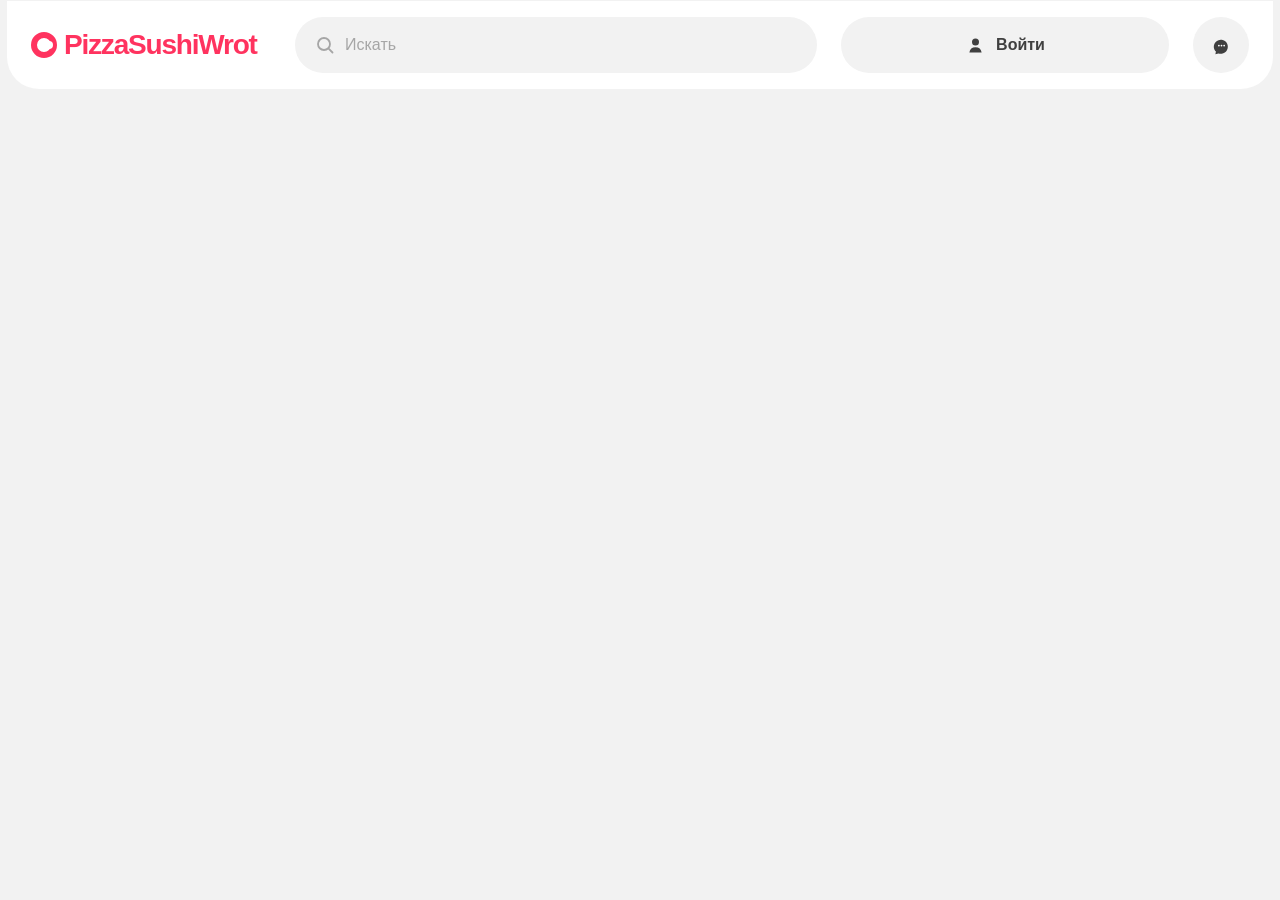
==== index.html @ bbefa0ca "xdenny" ====
<!doctype html>
<html lang="en">
  <head>
    <meta charset="UTF-8" />
    <meta name="viewport" content="width=device-width, initial-scale=1.0" />
    <title>PizzaSushiWrot</title>
    <link rel="stylesheet" href="css/main.css" />
    <link rel="stylesheet" href="pages/menu.html" />
  </head>
  <body>
    <header class="header">
      <div class="header__logo">
        <div class="logo-mark">
          <span></span>
        </div>
        <span class="logo-text">PizzaSushiWrot</span>
      </div>

      <div class="header__search">
        <svg width="20" height="20" viewBox="0 0 24 24">
          <path
            d="M21 21l-4.35-4.35M10.8 18a7.2 7.2 0 1 1 0-14.4
        7.2 7.2 0 0 1 0 14.4Z"
            fill="none"
            stroke="currentColor"
            stroke-width="2.2"
            stroke-linecap="round"
          />
        </svg>

        <span>Искать</span>
      </div>

      <button class="header__login">
        <svg width="21" height="21" viewBox="0 0 24 24">
          <path
            d="M12 12a4 4 0 1 0 0-8 4 4 0 0 0 0 8Zm-7 8
        c.6-4 3-6 7-6s6.4 2 7 6"
            fill="currentColor"
          />
        </svg>

        <span>Войти</span>
      </button>

      <button class="header__messages">
        <svg width="21" height="21" viewBox="0 0 24 24">
          <path d="M5 18.5A8 8 0 1 1 8.5 21L5 22l.7-3.5Z" fill="currentColor" />
          <circle cx="9" cy="12" r="1" fill="white" />
          <circle cx="12" cy="12" r="1" fill="white" />
          <circle cx="15" cy="12" r="1" fill="white" />
        </svg>
      </button>
    </header>


  </body>
</html>
---- css/main.css ----
* {
  box-sizing: border-box;
}

body {
  margin: 0;
  background: #f2f2f2;
  font-family: Arial, Helvetica, sans-serif;
}

.header {
  width: calc(100% - 14px);
  height: 88px;

  margin: 1px 7px 0;

  padding: 0 24px;

  display: flex;
  align-items: center;
  gap: 24px;

  background: #fff;

  border-radius: 0 0 32px 32px;
}

/* LOGO */

.header__logo {
  flex: 0 0 240px;

  display: flex;
  align-items: center;

  color: #ff335f;
}

.logo-text {
  font-size: 28px;
  line-height: 1;
  font-weight: 700;
  letter-spacing: -1.2px;
}

.logo-mark {
  width: 26px;
  height: 26px;

  margin-right: 7px;

  position: relative;

  border: 6px solid #ff335f;
  border-radius: 50%;
}

.logo-mark span {
  position: absolute;

  width: 8px;
  height: 8px;

  top: 3px;
  right: -2px;

  background: #fff;
  border-radius: 50%;
}

/* SEARCH */

.header__search {
  height: 56px;

  flex: 1;

  min-width: 200px;

  display: flex;
  align-items: center;

  padding: 0 20px;

  color: #a6a6a6;

  background: #f2f2f2;

  border-radius: 30px;

  font-size: 16px;
  font-weight: 500;
}

.header__search svg {
  flex: 0 0 auto;
  margin-right: 10px;
}

/* LOGIN */

.header__login {
  width: 328px;
  height: 56px;

  flex: 0 0 328px;

  display: flex;
  align-items: center;
  justify-content: center;
  gap: 10px;

  border: 0;
  border-radius: 30px;

  background: #f2f2f2;
  color: #404040;

  font-size: 16px;
  font-weight: 600;

  cursor: pointer;
}

/* MESSAGES */

.header__messages {
  width: 56px;
  height: 56px;

  flex: 0 0 56px;

  display: flex;
  align-items: center;
  justify-content: center;

  padding: 0;

  border: 0;
  border-radius: 50%;

  background: #f2f2f2;
  color: #404040;

  cursor: pointer;
}

.header button {
  transition: transform .15s ease, background .15s ease;
}

.header button:hover {
  background: #e9e9e9;
}

.header button:active {
  transform: scale(.97);
}
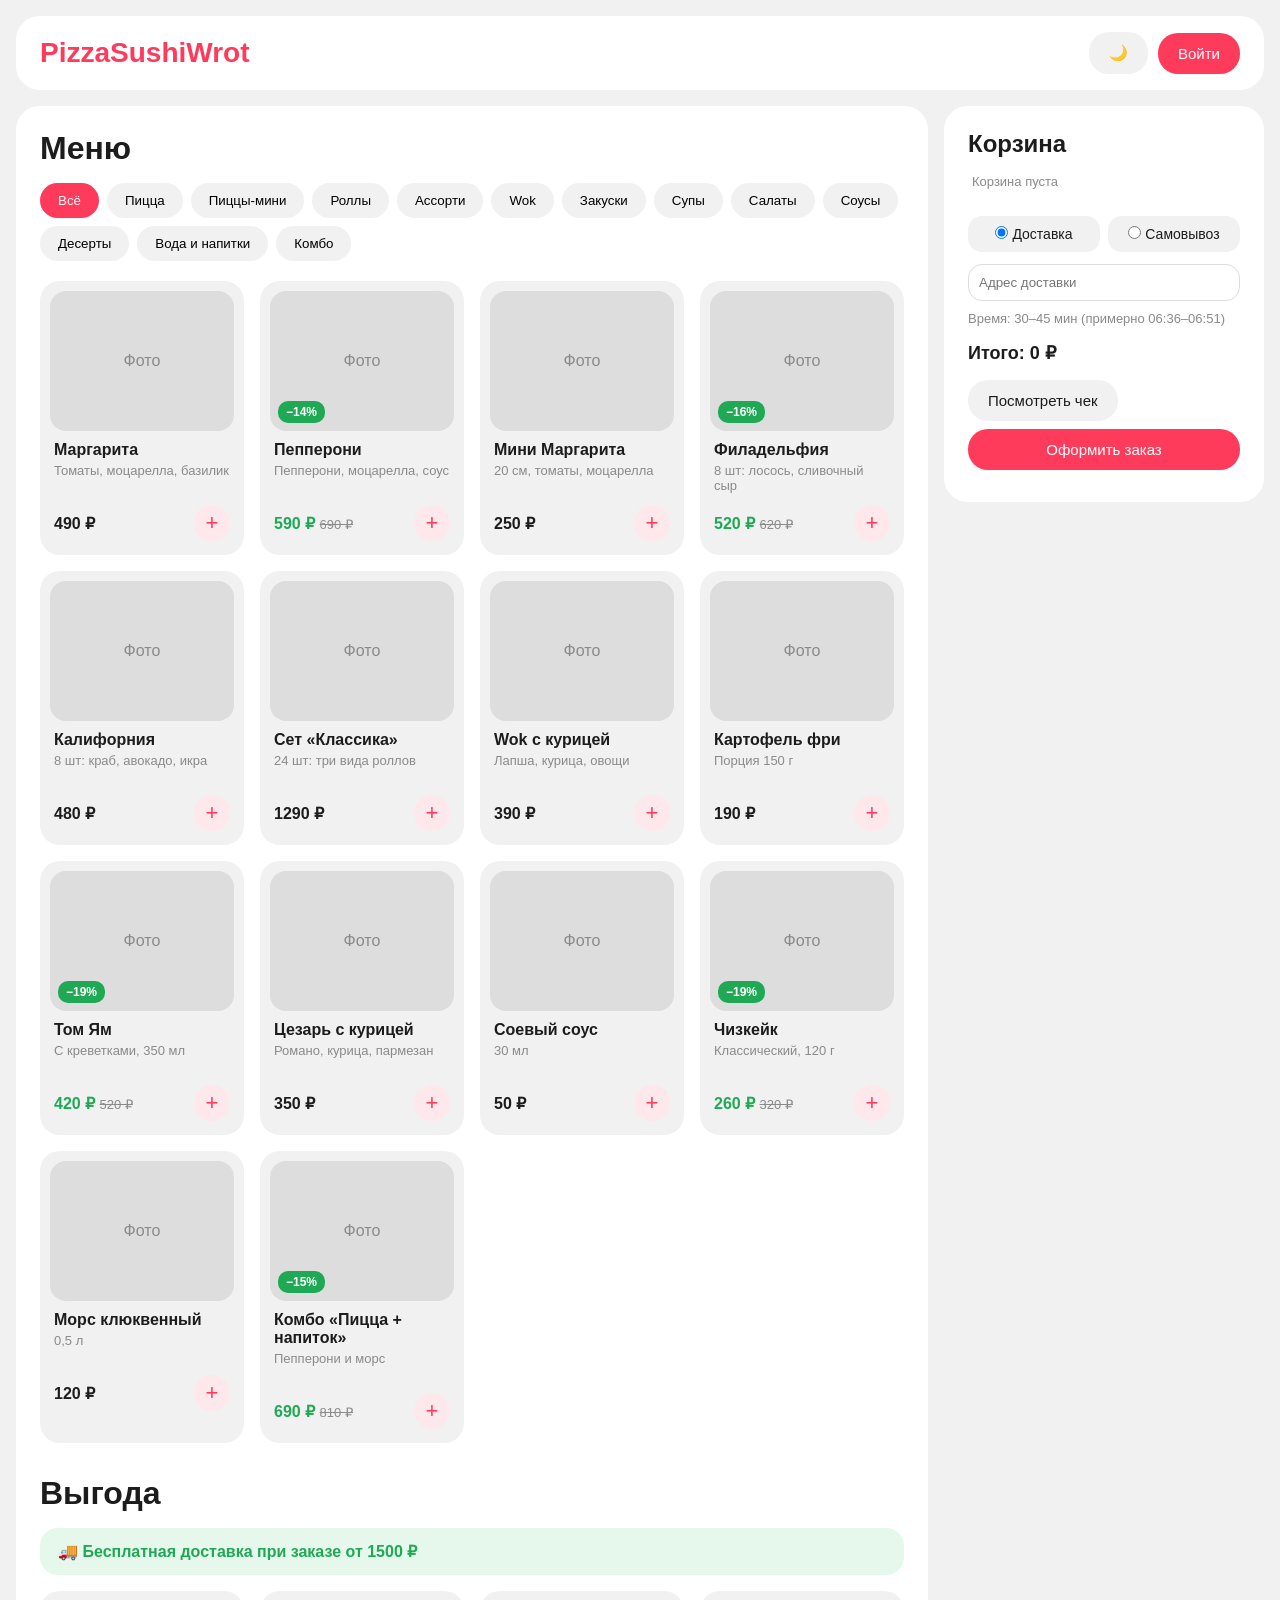
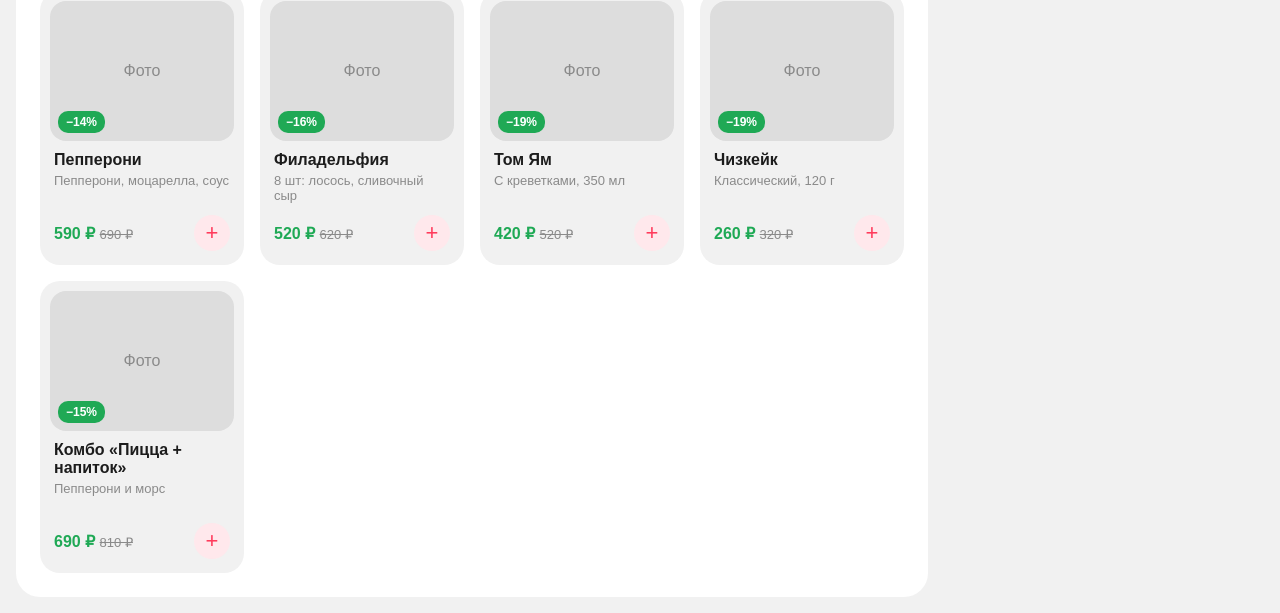
==== commit 2d04f2aa: "Переделал главную страницу сайта" ====
--- a/index.html
+++ b/index.html
@@ -1,58 +1,93 @@
-<!doctype html>
-<html lang="en">
-  <head>
-    <meta charset="UTF-8" />
-    <meta name="viewport" content="width=device-width, initial-scale=1.0" />
-    <title>PizzaSushiWrot</title>
-    <link rel="stylesheet" href="css/main.css" />
-    <link rel="stylesheet" href="pages/menu.html" />
-  </head>
-  <body>
-    <header class="header">
-      <div class="header__logo">
-        <div class="logo-mark">
-          <span></span>
-        </div>
-        <span class="logo-text">PizzaSushiWrot</span>
+<!DOCTYPE html>
+<html lang="ru">
+<head>
+  <meta charset="UTF-8">
+  <meta name="viewport" content="width=device-width, initial-scale=1">
+  <title>PizzaSushiWrot — доставка пиццы и суши</title>
+  <link rel="stylesheet" href="css/style.css">
+</head>
+<body>
+
+  <!-- Шапка сайта -->
+  <header class="header">
+    <a class="logo" href="index.html">PizzaSushiWrot</a>
+    <div class="header-right">
+      <button class="btn" id="themeBtn" onclick="toggleTheme()" title="Тёмная / светлая тема"></button>
+      <div class="header-right" id="userBox"></div>
+    </div>
+  </header>
+
+  <div class="layout">
+    <main class="content">
+      <!-- Меню -->
+      <h1>Меню</h1>
+      <div class="tabs" id="tabs"></div>
+      <div class="grid" id="menu"></div>
+
+      <!-- Блок «Выгода» под меню -->
+      <h1 class="deal-title">Выгода</h1>
+      <div class="banner" id="banner"></div>
+      <div class="grid" id="deals"></div>
+    </main>
+
+    <!-- Корзина -->
+    <aside class="cart">
+      <h2>Корзина</h2>
+      <div id="cartList"></div>
+
+      <div class="mode">
+        <label><input type="radio" name="mode" value="delivery" checked onchange="setMode('delivery')">Доставка</label>
+        <label><input type="radio" name="mode" value="pickup" onchange="setMode('pickup')">Самовывоз</label>
       </div>
+      <input type="text" id="address" placeholder="Адрес доставки">
+      <div class="hint" id="pickupInfo" style="display:none"></div>
 
-      <div class="header__search">
-        <svg width="20" height="20" viewBox="0 0 24 24">
-          <path
-            d="M21 21l-4.35-4.35M10.8 18a7.2 7.2 0 1 1 0-14.4
-        7.2 7.2 0 0 1 0 14.4Z"
-            fill="none"
-            stroke="currentColor"
-            stroke-width="2.2"
-            stroke-linecap="round"
-          />
-        </svg>
+      <div class="hint" id="freeHint"></div>
+      <div class="hint" id="timeInfo"></div>
+      <div class="total" id="cartTotal"></div>
+      <button class="btn" onclick="showCheck()">Посмотреть чек</button>
+      <button class="btn btn-main" onclick="checkout()">Оформить заказ</button>
+    </aside>
+  </div>
 
-        <span>Искать</span>
+  <!-- Чек -->
+  <div class="modal" id="checkModal">
+    <div class="modal-box wide">
+      <h2>Чек</h2>
+      <div id="checkBody"></div>
+      <span class="link" onclick="document.getElementById('checkModal').classList.remove('open')">Закрыть</span>
+    </div>
+  </div>
+
+  <!-- Окно входа и регистрации -->
+  <div class="modal" id="authModal">
+    <div class="modal-box">
+      <div id="loginForm">
+        <h2>Вход</h2>
+        <input id="loginEmail" type="email" placeholder="Email">
+        <input id="loginPass" type="password" placeholder="Пароль">
+        <div class="error" id="loginError"></div>
+        <button class="btn btn-main" onclick="login()">Войти</button>
+        <span class="link" onclick="showForm('register')">Нет аккаунта? Регистрация</span>
       </div>
+      <div id="registerForm" style="display:none">
+        <h2>Регистрация</h2>
+        <input id="regName" placeholder="Имя">
+        <input id="regEmail" type="email" placeholder="Email">
+        <input id="regPass" type="password" placeholder="Пароль (от 6 символов)">
+        <div class="captcha" id="captchaText"></div>
+        <input id="captchaInput" placeholder="Ответ на пример">
+        <div class="error" id="regError"></div>
+        <button class="btn btn-main" onclick="register()">Зарегистрироваться</button>
+        <span class="link" onclick="showForm('login')">Уже есть аккаунт? Войти</span>
+      </div>
+      <span class="link" onclick="closeAuth()">Закрыть</span>
+    </div>
+  </div>
 
-      <button class="header__login">
-        <svg width="21" height="21" viewBox="0 0 24 24">
-          <path
-            d="M12 12a4 4 0 1 0 0-8 4 4 0 0 0 0 8Zm-7 8
-        c.6-4 3-6 7-6s6.4 2 7 6"
-            fill="currentColor"
-          />
-        </svg>
-
-        <span>Войти</span>
-      </button>
-
-      <button class="header__messages">
-        <svg width="21" height="21" viewBox="0 0 24 24">
-          <path d="M5 18.5A8 8 0 1 1 8.5 21L5 22l.7-3.5Z" fill="currentColor" />
-          <circle cx="9" cy="12" r="1" fill="white" />
-          <circle cx="12" cy="12" r="1" fill="white" />
-          <circle cx="15" cy="12" r="1" fill="white" />
-        </svg>
-      </button>
-    </header>
-
-
-  </body>
-</html>
+  <script src="js/storage.js"></script>
+  <script src="js/theme.js"></script>
+  <script src="js/auth.js"></script>
+  <script src="js/main.js"></script>
+</body>
+</html>
--- a/css/style.css
+++ b/css/style.css
@@ -0,0 +1,94 @@
+/* ===== Цвета (палитра как у Самоката) ===== */
+:root {
+  --main: #ff3b5c;       /* фирменный розово-красный */
+  --main-light: #ffe8ec; /* светлый оттенок для кнопок */
+  --bg: #f1f1f1;         /* фон страницы */
+  --card: #ffffff;       /* фон карточек */
+  --text: #1c1c1c;
+  --gray: #8a8a8a;
+  --radius: 24px;
+}
+* { box-sizing: border-box; margin: 0; padding: 0; font-family: Arial, sans-serif; }
+body { background: var(--bg); color: var(--text); padding: 16px; }
+button { cursor: pointer; border: none; }
+
+/* Шапка */
+.header { background: var(--card); border-radius: var(--radius); padding: 16px 24px;
+  display: flex; align-items: center; justify-content: space-between; gap: 12px; flex-wrap: wrap; }
+.logo { color: var(--main); font-size: 28px; font-weight: bold; text-decoration: none; }
+.header-right { display: flex; align-items: center; gap: 10px; }
+.btn { background: var(--bg); padding: 12px 20px; border-radius: 20px; font-size: 15px; text-decoration: none; color: var(--text); }
+.btn-main { background: var(--main); color: #fff; }
+
+/* Основная часть: меню + корзина */
+.layout { display: flex; gap: 16px; margin-top: 16px; align-items: flex-start; }
+.content { flex: 1; background: var(--card); border-radius: var(--radius); padding: 24px; }
+.cart { width: 320px; background: var(--card); border-radius: var(--radius); padding: 24px; }
+h1, h2 { margin-bottom: 16px; }
+
+/* Категории */
+.tabs { display: flex; gap: 8px; margin-bottom: 20px; }
+.tab { background: var(--bg); padding: 10px 18px; border-radius: 20px; }
+.tab.active { background: var(--main); color: #fff; }
+
+/* Карточки товаров */
+.grid { display: grid; grid-template-columns: repeat(auto-fill, minmax(190px, 1fr)); gap: 16px; }
+.card { background: var(--bg); border-radius: 20px; padding: 10px; }
+.img { height: 140px; background: #ddd; border-radius: 16px; display: flex;
+  align-items: center; justify-content: center; color: var(--gray); overflow: hidden; }
+.img img { width: 100%; height: 100%; object-fit: cover; }
+.card h3 { font-size: 16px; margin: 10px 4px 4px; }
+.desc { font-size: 13px; color: var(--gray); margin: 0 4px 10px; min-height: 32px; }
+.row { display: flex; justify-content: space-between; align-items: center; margin: 0 4px 4px; }
+.add { background: var(--main-light); color: var(--main); width: 36px; height: 36px; border-radius: 50%; font-size: 22px; }
+
+/* Корзина */
+.cart-item { display: flex; justify-content: space-between; align-items: center; margin-bottom: 10px; font-size: 14px; }
+.cart-item button { background: var(--bg); width: 26px; height: 26px; border-radius: 50%; }
+.total { font-weight: bold; margin: 16px 0; font-size: 18px; }
+.cart .btn-main { width: 100%; }
+
+/* Модальное окно (вход / регистрация) */
+.modal { display: none; position: fixed; inset: 0; background: rgba(0,0,0,.5); align-items: center; justify-content: center; }
+.modal.open { display: flex; }
+.modal-box { background: #fff; border-radius: var(--radius); padding: 28px; width: 340px; }
+.modal-box input, .form input, .form select { width: 100%; padding: 12px; margin-bottom: 10px; border: 1px solid #ddd; border-radius: 14px; font-size: 15px; }
+.captcha { background: var(--main-light); color: var(--main); padding: 10px; border-radius: 14px; margin-bottom: 8px; font-weight: bold; }
+.error { color: var(--main); font-size: 13px; min-height: 18px; margin-bottom: 8px; }
+.link { color: var(--main); cursor: pointer; font-size: 14px; display: block; margin-top: 12px; }
+
+/* Админ-панель */
+table { width: 100%; border-collapse: collapse; margin-bottom: 20px; }
+th, td { text-align: left; padding: 10px; border-bottom: 1px solid var(--bg); font-size: 14px; }
+.form { max-width: 400px; margin-bottom: 20px; }
+
+@media (max-width: 800px) { .layout { flex-direction: column; } .cart { width: 100%; } }
+
+/* ===== Дополнения: зелёный акцент, выгода, чек, тёмная тема ===== */
+:root { --green: #1fa955; --green-light: #e6f7ec; }
+.green { color: var(--green); }
+.old { color: var(--gray); font-size: 13px; }
+.img { position: relative; }
+.badge { position: absolute; left: 8px; bottom: 8px; background: var(--green); color: #fff;
+  font-size: 12px; font-weight: bold; padding: 4px 8px; border-radius: 10px; }
+.tabs { flex-wrap: wrap; }
+.deal-title { margin-top: 32px; }
+.banner { background: var(--green-light); color: var(--green); font-weight: bold;
+  padding: 14px 18px; border-radius: 18px; margin-bottom: 16px; }
+.hint { font-size: 13px; margin-bottom: 8px; color: var(--gray); }
+.mode { display: flex; gap: 8px; margin-bottom: 12px; }
+.mode label { flex: 1; background: var(--bg); padding: 10px; border-radius: 14px; font-size: 14px; text-align: center; cursor: pointer; }
+.mode input { width: auto; margin: 0 4px 0 0; }
+.cart input[type=text] { width: 100%; padding: 10px; margin-bottom: 10px; border: 1px solid #ddd; border-radius: 14px; }
+.cart .btn { margin-bottom: 8px; }
+.modal-box.wide { width: 420px; max-width: 95%; }
+.sum { display: flex; justify-content: space-between; padding: 6px 0; font-size: 14px; }
+.sum.big { font-weight: bold; font-size: 18px; border-top: 1px solid var(--bg); margin-top: 8px; padding-top: 12px; }
+
+/* Тёмная тема: меняем только значения переменных */
+body.dark { --bg: #1b1b1d; --card: #2a2a2d; --text: #f2f2f2; --gray: #a0a0a0;
+  --main-light: #4a2530; --green: #3ddc84; --green-light: #1f3a2b; }
+body.dark .modal-box { background: var(--card); }
+body.dark .img { background: #3a3a3e; }
+input, select { background: var(--card); color: var(--text); }
+body.dark input, body.dark select { border-color: #444; }
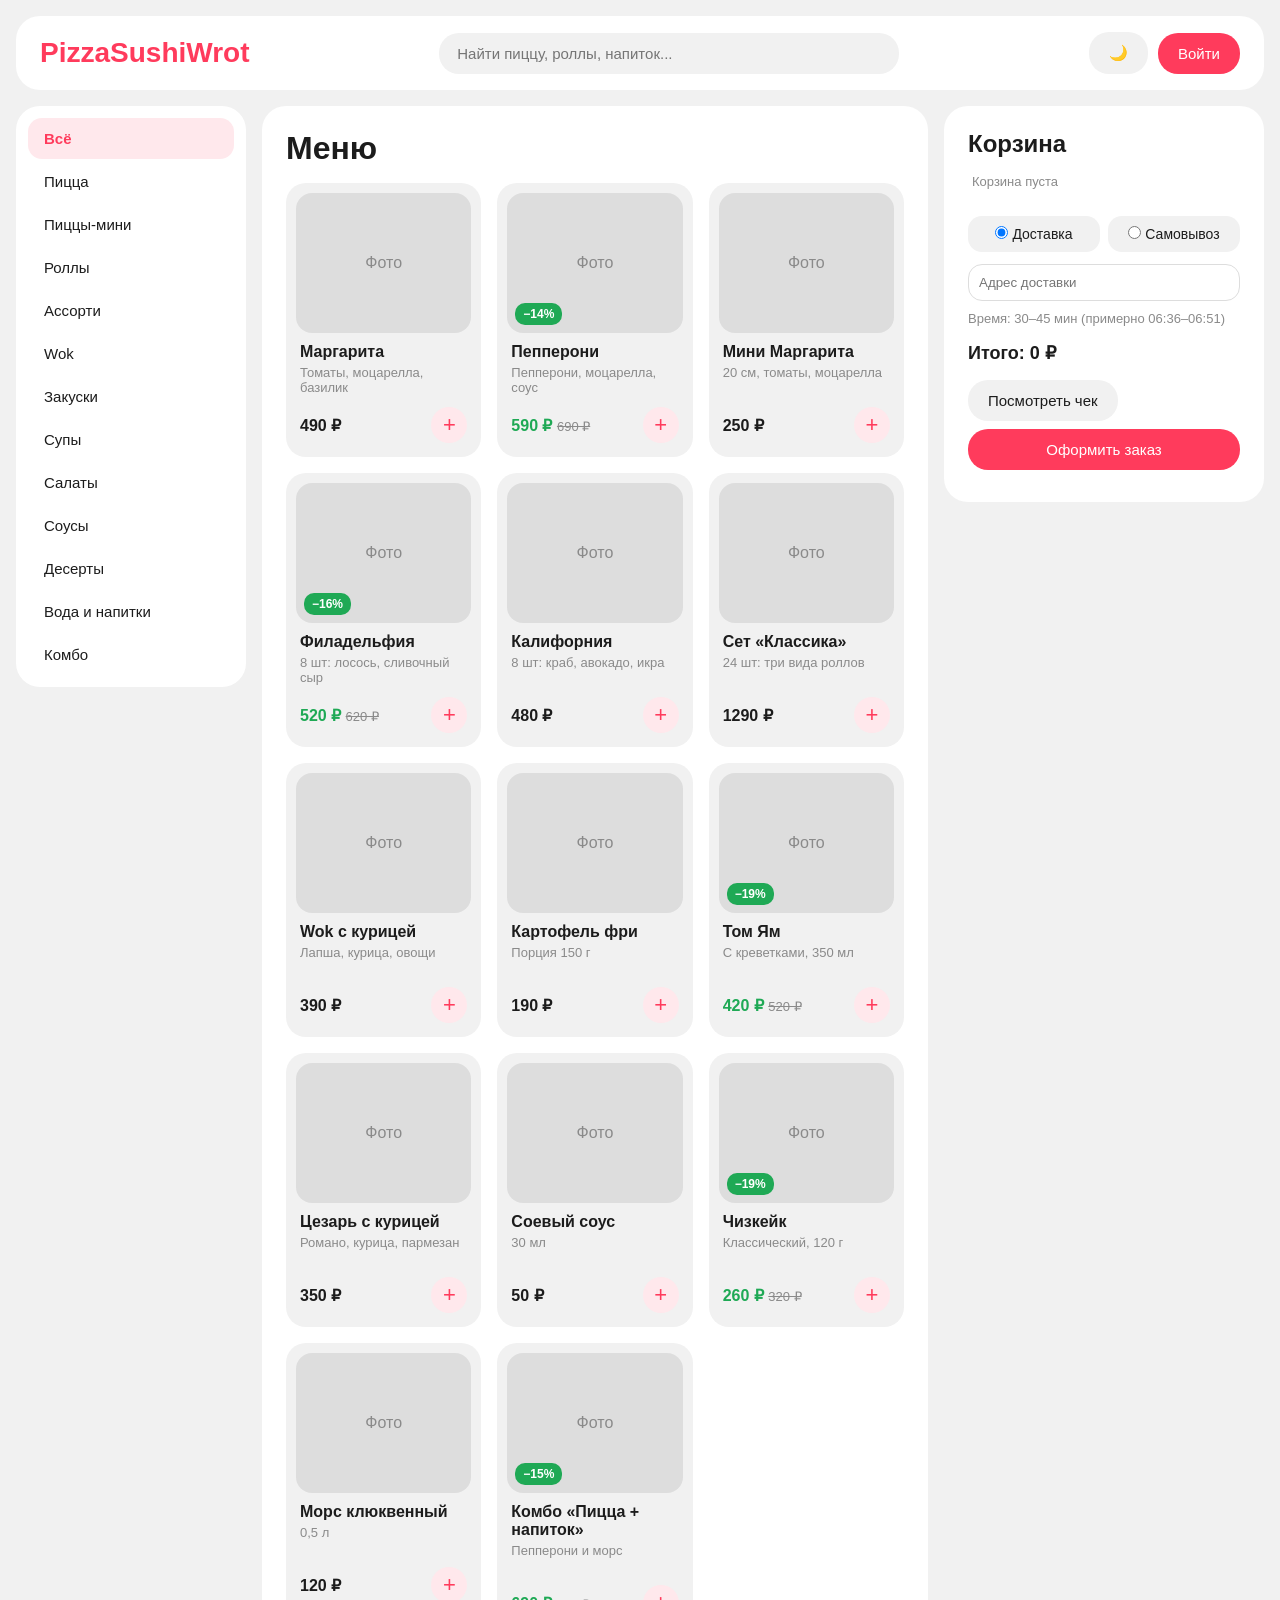
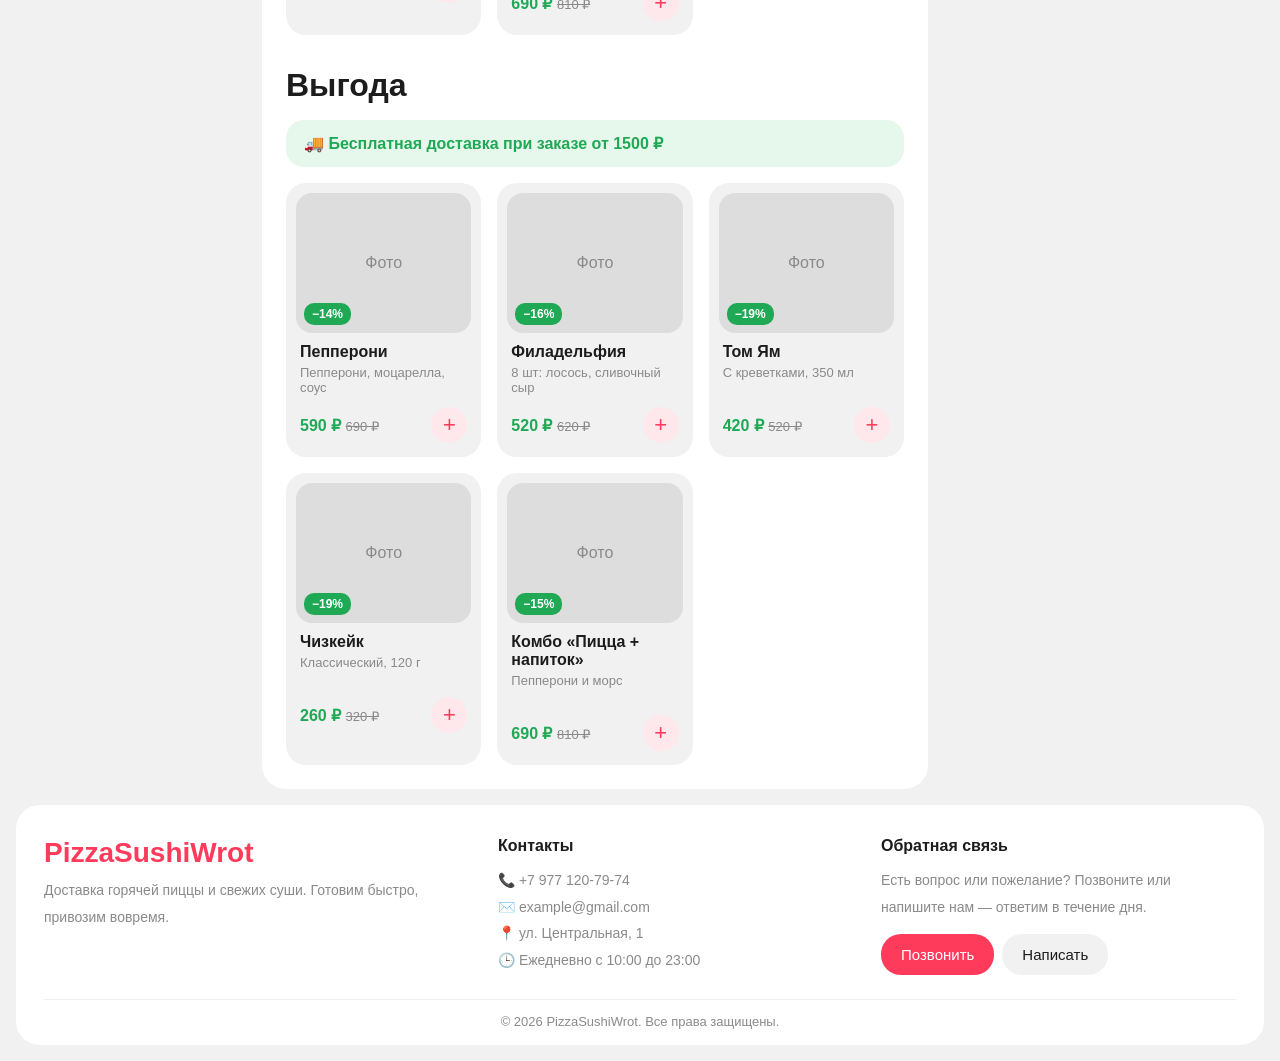
==== commit dbb8a4fd: "бар меню видоизмененный" ====
--- a/index.html
+++ b/index.html
@@ -11,6 +11,9 @@
   <!-- Шапка сайта -->
   <header class="header">
     <a class="logo" href="index.html">PizzaSushiWrot</a>
+    <div class="search">
+      <input type="search" id="searchInput" placeholder="Найти пиццу, роллы, напиток..." oninput="searchMenu(this.value)">
+    </div>
     <div class="header-right">
       <button class="btn" id="themeBtn" onclick="toggleTheme()" title="Тёмная / светлая тема"></button>
       <div class="header-right" id="userBox"></div>
@@ -18,10 +21,12 @@
   </header>
 
   <div class="layout">
+    <!-- Категории (слева) -->
+    <aside class="side" id="tabs"></aside>
+
     <main class="content">
       <!-- Меню -->
-      <h1>Меню</h1>
-      <div class="tabs" id="tabs"></div>
+      <h1 id="menuTitle">Меню</h1>
       <div class="grid" id="menu"></div>
 
       <!-- Блок «Выгода» под меню -->
@@ -49,6 +54,32 @@
       <button class="btn btn-main" onclick="checkout()">Оформить заказ</button>
     </aside>
   </div>
+
+  <!-- Футер -->
+  <footer class="footer">
+    <div class="footer-grid">
+      <div>
+        <a class="logo" href="index.html">PizzaSushiWrot</a>
+        <p>Доставка горячей пиццы и свежих суши. Готовим быстро, привозим вовремя.</p>
+      </div>
+      <div class="contact">
+        <h3>Контакты</h3>
+        <a href="tel:+79771207974">📞 +7 977 120-79-74</a>
+        <a href="mailto:example@gmail.com">✉️ example@gmail.com</a>
+        <p>📍 ул. Центральная, 1</p>
+        <p>🕒 Ежедневно с 10:00 до 23:00</p>
+      </div>
+      <div>
+        <h3>Обратная связь</h3>
+        <p>Есть вопрос или пожелание? Позвоните или напишите нам — ответим в течение дня.</p>
+        <div class="footer-btns">
+          <a class="btn btn-main" href="tel:+79771207974">Позвонить</a>
+          <a class="btn" href="mailto:example@gmail.com">Написать</a>
+        </div>
+      </div>
+    </div>
+    <div class="footer-bottom">© 2026 PizzaSushiWrot. Все права защищены.</div>
+  </footer>
 
   <!-- Чек -->
   <div class="modal" id="checkModal">
--- a/css/style.css
+++ b/css/style.css
@@ -91,4 +91,38 @@
 body.dark .modal-box { background: var(--card); }
 body.dark .img { background: #3a3a3e; }
 input, select { background: var(--card); color: var(--text); }
-body.dark input, body.dark select { border-color: #444; }+body.dark input, body.dark select { border-color: #444; }
+
+/* ===== Исправление тёмной темы: кнопки наследовали чёрный цвет текста ===== */
+button { color: var(--text); font-size: inherit; }
+
+/* ===== Меню-категории: боковая панель (как в Самокате) ===== */
+.side { width: 230px; background: var(--card); border-radius: var(--radius); padding: 12px;
+  display: flex; flex-direction: column; gap: 2px; position: sticky; top: 16px; }
+.side .tab { background: transparent; text-align: left; padding: 12px 16px; border-radius: 14px; font-size: 15px; }
+.side .tab:hover { background: var(--bg); }
+.side .tab.active { background: var(--main-light); color: var(--main); font-weight: bold; }
+
+/* ===== Поиск в шапке ===== */
+.search { flex: 1; max-width: 460px; }
+.search input { width: 100%; background: var(--bg); border: none; border-radius: 20px;
+  padding: 12px 18px; font-size: 15px; color: var(--text); outline: none; }
+
+/* ===== Футер ===== */
+.footer { margin-top: 16px; background: var(--card); border-radius: var(--radius); padding: 32px 28px 16px; }
+.footer-grid { display: grid; grid-template-columns: 1.2fr 1fr 1fr; gap: 28px; }
+.footer .logo { display: block; margin-bottom: 8px; }
+.footer h3 { margin-bottom: 12px; font-size: 16px; }
+.footer p, .contact a { font-size: 14px; color: var(--gray); line-height: 1.9; text-decoration: none; display: block; }
+.contact a:hover { color: var(--main); }
+.footer-btns { display: flex; gap: 8px; flex-wrap: wrap; margin-top: 14px; }
+.footer-btns .btn { display: inline-block; }
+.footer-bottom { border-top: 1px solid var(--bg); margin-top: 24px; padding-top: 14px;
+  font-size: 13px; color: var(--gray); text-align: center; }
+
+@media (max-width: 800px) {
+  .side { width: 100%; flex-direction: row; overflow-x: auto; position: static; }
+  .side .tab { white-space: nowrap; }
+  .footer-grid { grid-template-columns: 1fr; }
+  .search { order: 3; max-width: 100%; flex-basis: 100%; }
+}
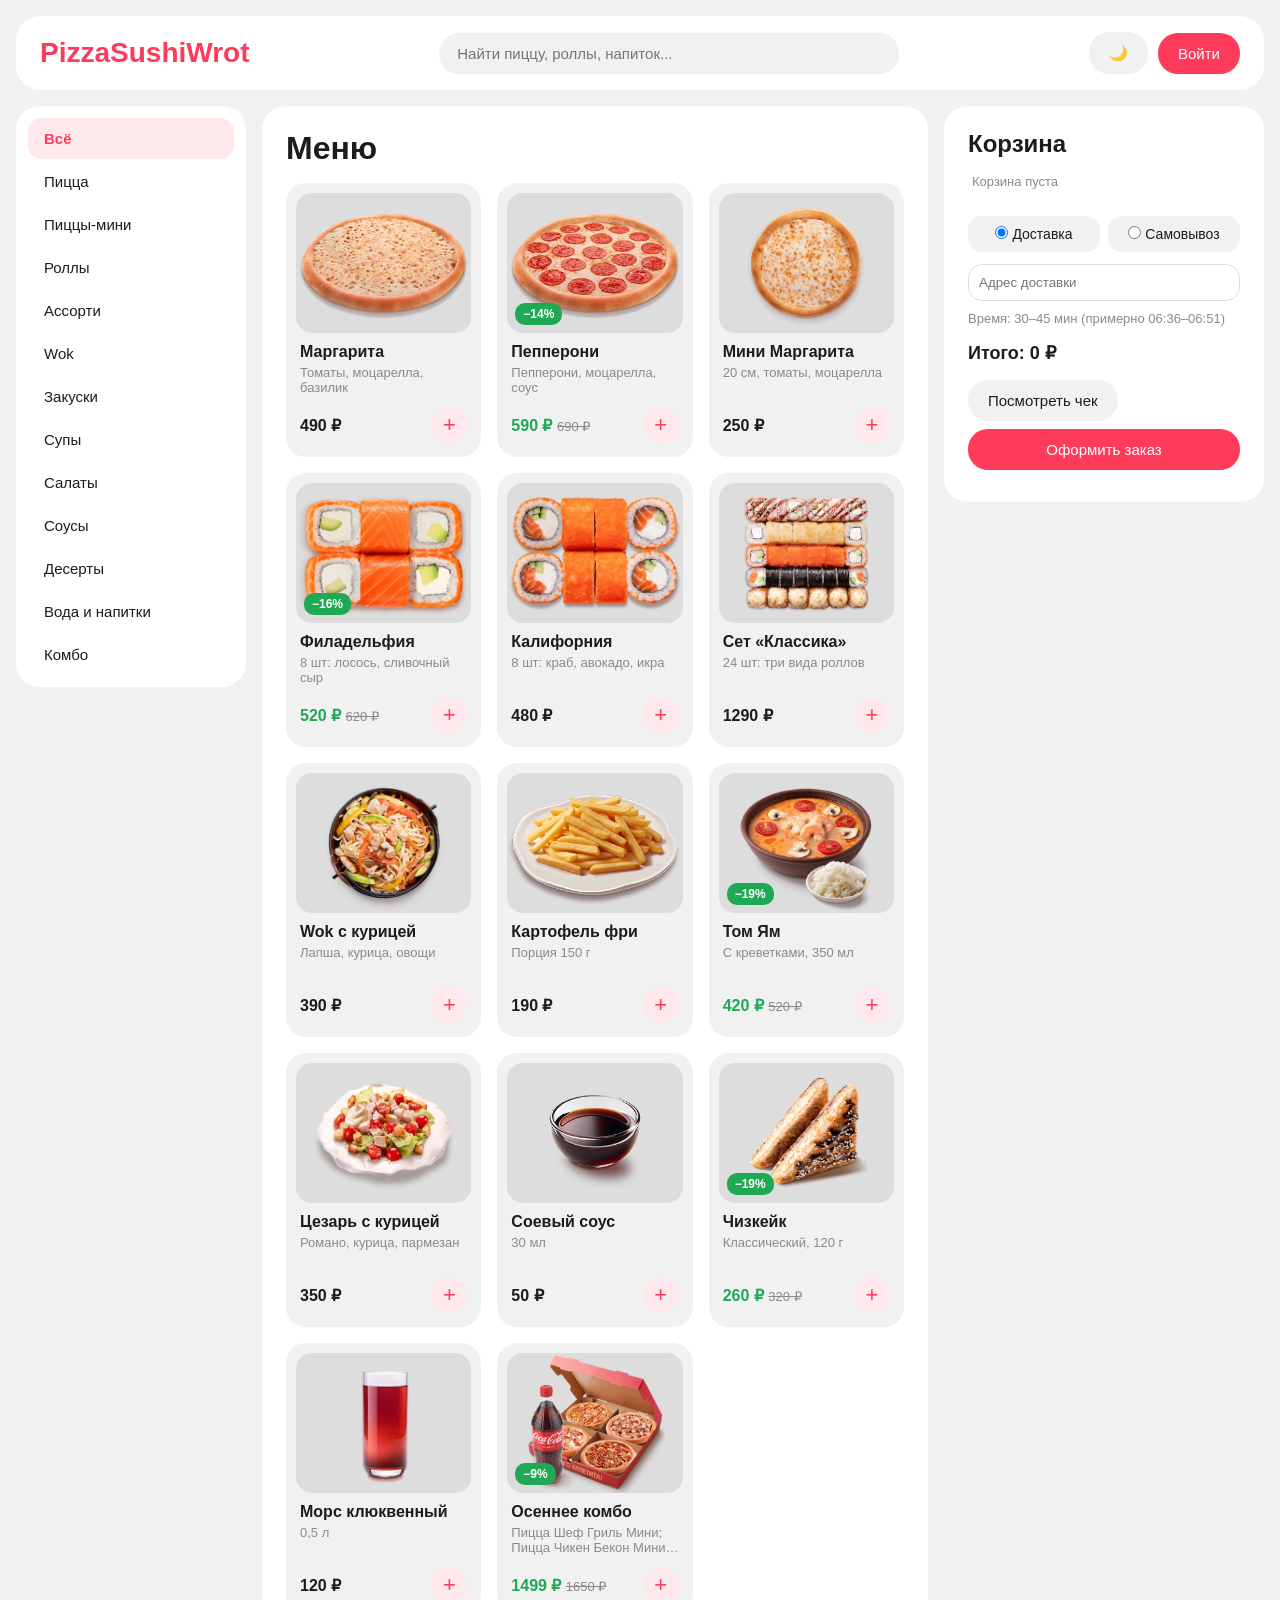
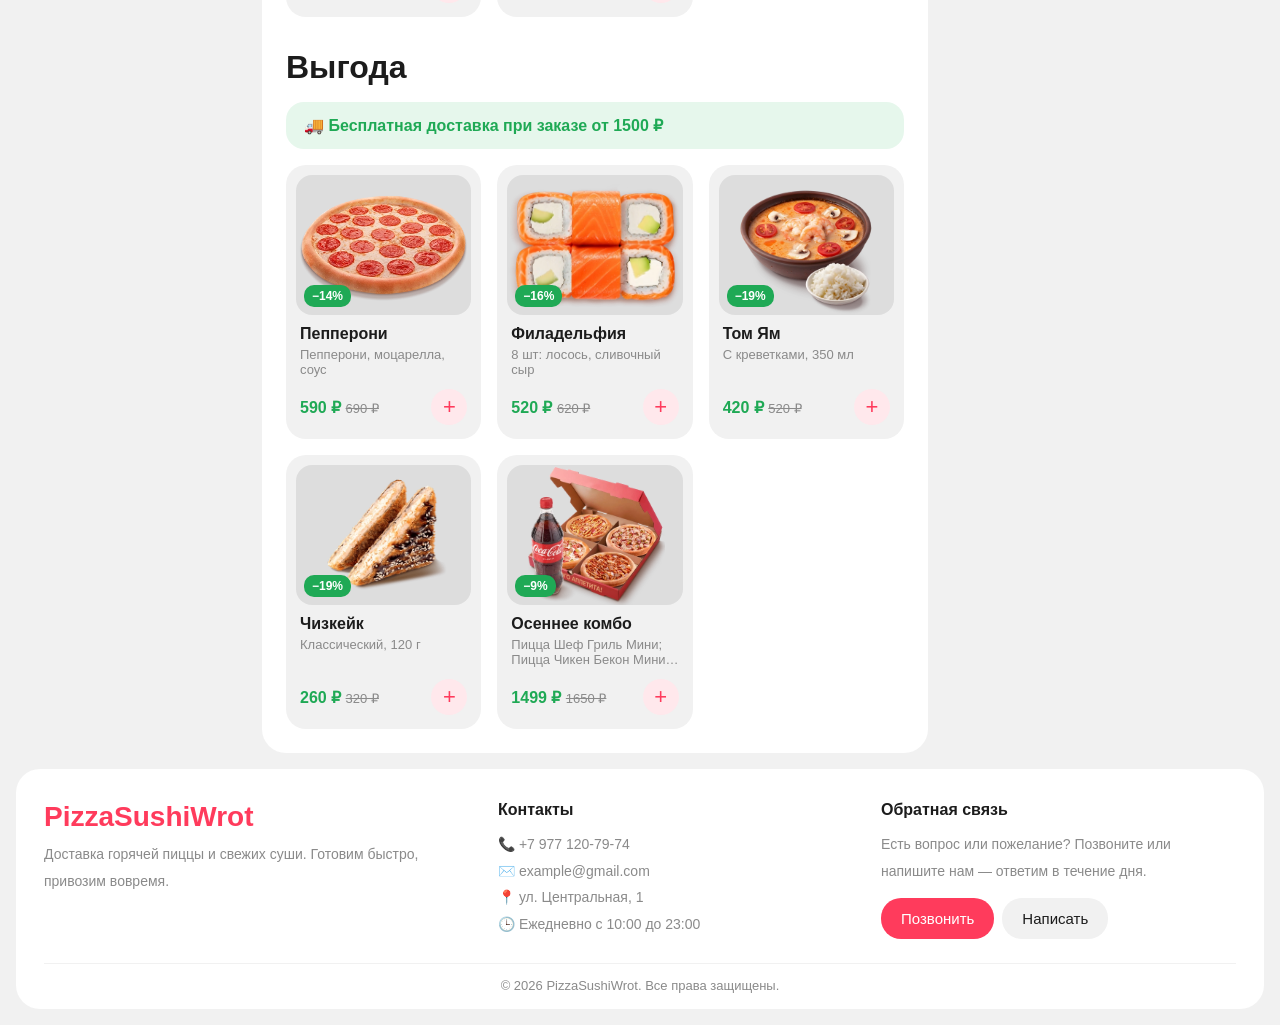
==== commit f6965a0f: "Fix admin panel" ====
--- a/index.html
+++ b/index.html
@@ -15,7 +15,7 @@
       <input type="search" id="searchInput" placeholder="Найти пиццу, роллы, напиток..." oninput="searchMenu(this.value)">
     </div>
     <div class="header-right">
-      <button class="btn" id="themeBtn" onclick="toggleTheme()" title="Тёмная / светлая тема"></button>
+      <button class="btn" id="themeBtn" onclick="toggleTheme(event)" title="Тёмная / светлая тема"></button>
       <div class="header-right" id="userBox"></div>
     </div>
   </header>
--- a/css/style.css
+++ b/css/style.css
@@ -125,4 +125,28 @@
   .side .tab { white-space: nowrap; }
   .footer-grid { grid-template-columns: 1fr; }
   .search { order: 3; max-width: 100%; flex-basis: 100%; }
-}+
+}.img img.contain { object-fit: contain; }
+
+/* Цена всегда внизу карточки, описание не больше 2 строк */
+.card { display: flex; flex-direction: column; }
+.card .row { margin-top: auto; }
+.desc {
+  display: -webkit-box;
+  -webkit-line-clamp: 2;        /* максимум 2 строки */
+  -webkit-box-orient: vertical;
+  overflow: hidden;             /* остальное скрываем, в конце появится «…» */
+}
+
+/* Отключаем стандартное плавное растворение, чтобы работал только наш круг */
+::view-transition-old(root),
+::view-transition-new(root) {
+  animation: none;
+  mix-blend-mode: normal;
+}
+
+/* Плашка «Отменить» внизу экрана */
+.undo { position: fixed; left: 50%; bottom: 24px; transform: translateX(-50%); z-index: 10;
+  align-items: center; gap: 16px; padding: 10px 10px 10px 22px; border-radius: 24px;
+  background: var(--text); color: var(--bg); box-shadow: 0 6px 24px rgba(0,0,0,.3); }
+.undo .btn { margin: 0; }
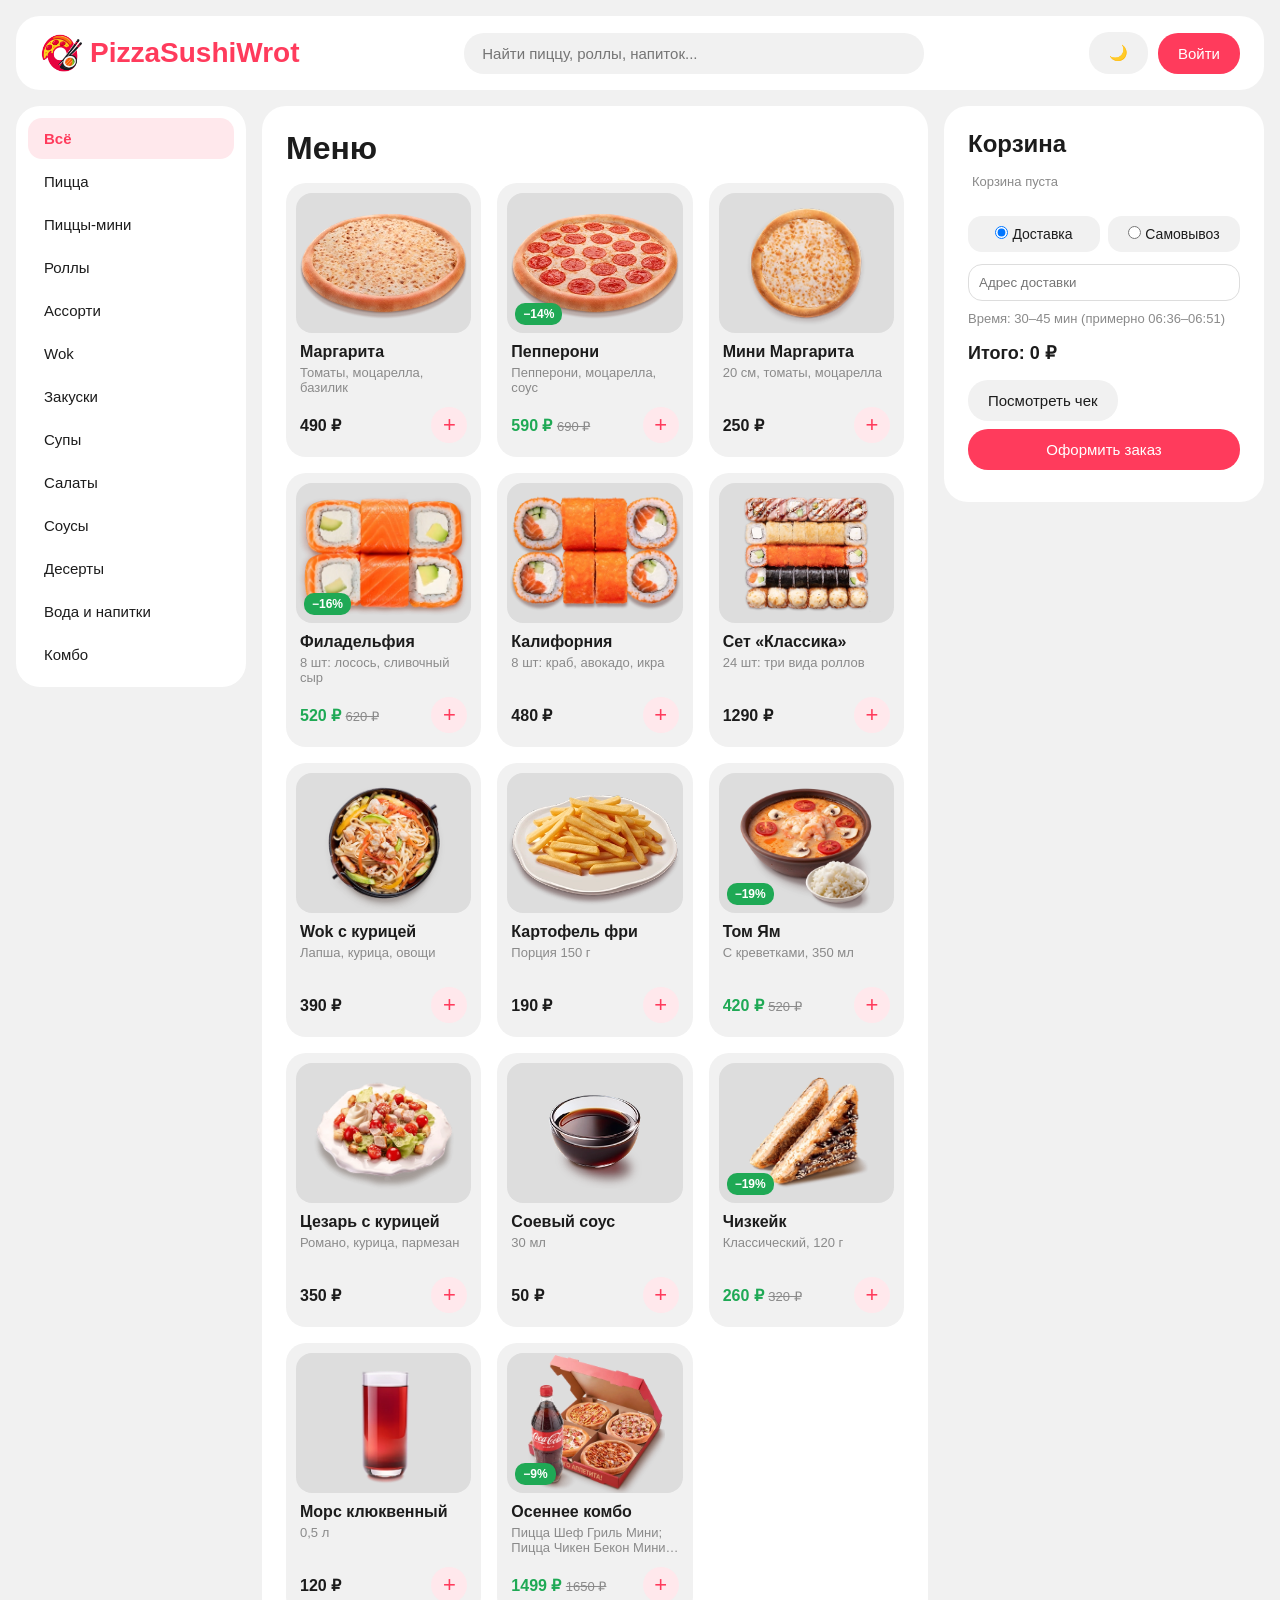
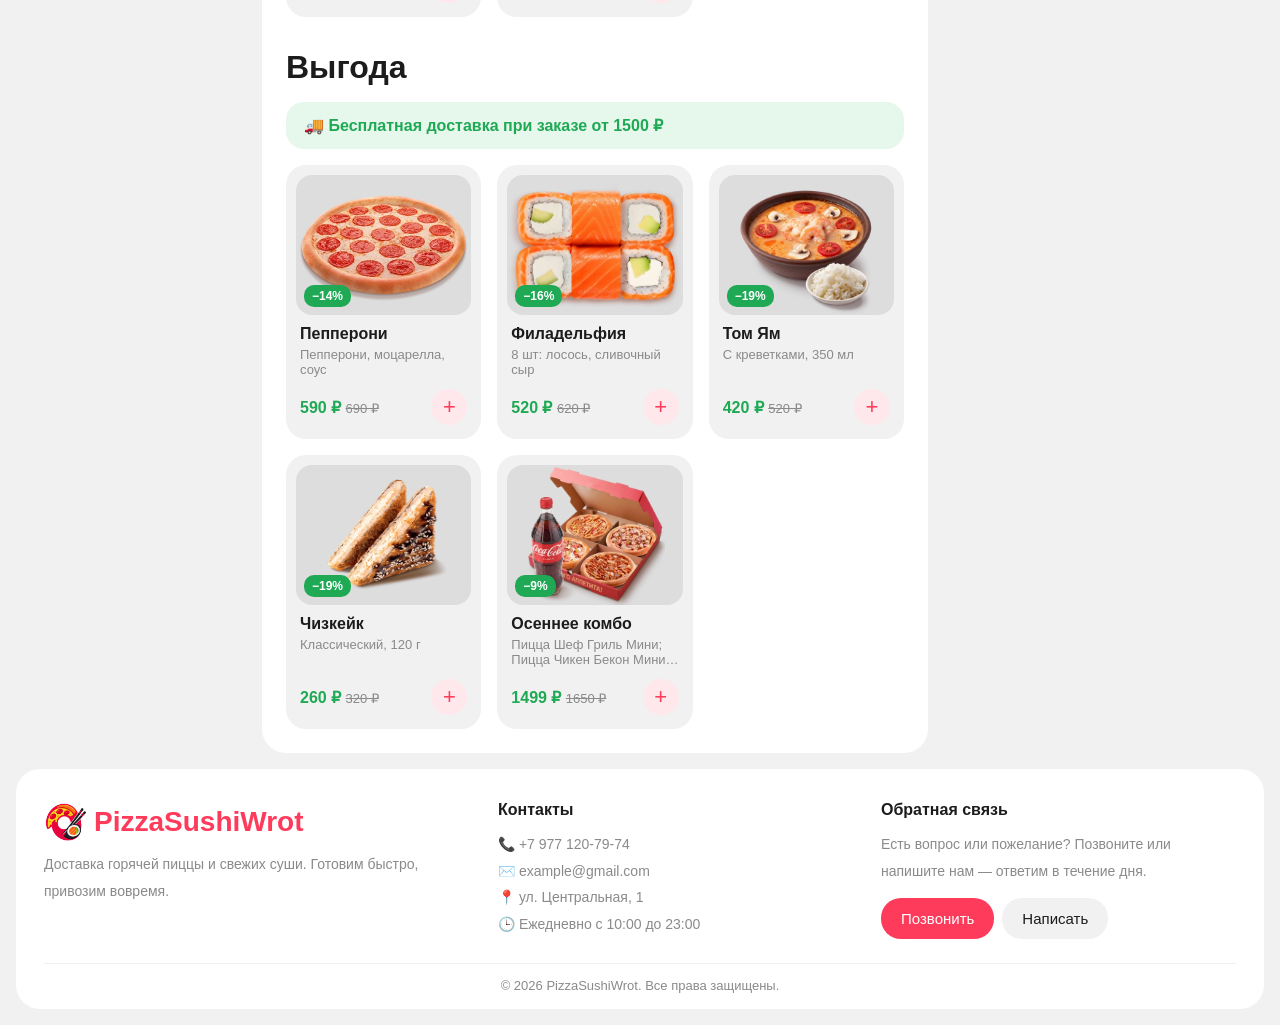
==== commit 963509f0: "Добавил анимации" ====
--- a/index.html
+++ b/index.html
@@ -5,12 +5,13 @@
   <meta name="viewport" content="width=device-width, initial-scale=1">
   <title>PizzaSushiWrot — доставка пиццы и суши</title>
   <link rel="stylesheet" href="css/style.css">
+  <link rel="icon" href="img/logo.png">
 </head>
 <body>
 
   <!-- Шапка сайта -->
   <header class="header">
-    <a class="logo" href="index.html">PizzaSushiWrot</a>
+    <a class="logo" href="index.html"><img src="img/logo.png" alt="">PizzaSushiWrot</a>
     <div class="search">
       <input type="search" id="searchInput" placeholder="Найти пиццу, роллы, напиток..." oninput="searchMenu(this.value)">
     </div>
@@ -59,7 +60,7 @@
   <footer class="footer">
     <div class="footer-grid">
       <div>
-        <a class="logo" href="index.html">PizzaSushiWrot</a>
+        <a class="logo" href="index.html"><img src="img/logo.png">PizzaSushiWrot</a>
         <p>Доставка горячей пиццы и свежих суши. Готовим быстро, привозим вовремя.</p>
       </div>
       <div class="contact">
--- a/css/style.css
+++ b/css/style.css
@@ -149,4 +149,75 @@
 .undo { position: fixed; left: 50%; bottom: 24px; transform: translateX(-50%); z-index: 10;
   align-items: center; gap: 16px; padding: 10px 10px 10px 22px; border-radius: 24px;
   background: var(--text); color: var(--bg); box-shadow: 0 6px 24px rgba(0,0,0,.3); }
-.undo .btn { margin: 0; }+.undo .btn { margin: 0; }
+
+/* Анимация карточки при наведении */
+.card {
+  position: relative;
+  transition: transform 0.25s ease, box-shadow 0.25s ease;
+}
+
+/* Только для устройств с мышью, чтобы на телефоне карточка не «залипала» после касания */
+@media (hover: hover) {
+  .card:hover {
+    transform: scale(1.04);                      /* чуть больше */
+    box-shadow: 0 12px 28px rgba(0, 0, 0, 0.18); /* тень */
+    z-index: 1;                                  /* поверх соседних карточек */
+  }
+  body.dark .card:hover {
+    box-shadow: 0 12px 28px rgba(0, 0, 0, 0.55); /* в тёмной теме тень должна быть гуще */
+  }
+}
+
+/* ===== Кнопка «+» и счётчик на карточке ===== */
+:root { --minus-bg: #dcdcdc; --minus-text: #555; --minus-hover: #c9c9c9; }
+body.dark { --minus-bg: #48484c; --minus-text: #ddd; --minus-hover: #5a5a5f; }
+
+.row { gap: 6px; }
+.row b, .row s { white-space: nowrap; }   /* цена не переносится на две строки */
+.ctrl { flex-shrink: 0; }
+
+.add, .qty-minus, .qty-plus {
+  padding: 0; border: none; border-radius: 50%; line-height: 1;
+  display: flex; align-items: center; justify-content: center;
+  transition: transform .15s ease, background .15s ease, color .15s ease, box-shadow .15s ease;
+}
+.qty-minus, .qty-plus { width: 30px; height: 30px; font-size: 18px; }
+.qty-plus  { background: var(--main-light); color: var(--main); }     /* «+» розовый */
+.qty-minus { background: var(--minus-bg);   color: var(--minus-text); } /* «−» серый */
+
+.qty { display: flex; align-items: center; gap: 4px; }
+.qty-num { min-width: 18px; text-align: center; font-size: 15px; }
+
+/* Наведение (только для мыши) и нажатие */
+@media (hover: hover) {
+  .add:hover, .qty-plus:hover { background: var(--main); color: #fff; transform: scale(1.12);
+    box-shadow: 0 4px 12px rgba(255, 59, 92, .4); }
+  .qty-minus:hover { background: var(--minus-hover); transform: scale(1.12); }
+}
+.add:active, .qty-plus:active, .qty-minus:active { transform: scale(.85); }
+
+/* Появление счётчика и «подпрыгивание» числа */
+.qty.pop { animation: pop-in .25s ease; }
+.qty-num.bump { animation: bump .2s ease; }
+@keyframes pop-in { from { opacity: 0; transform: scale(.6); } to { opacity: 1; transform: scale(1); } }
+@keyframes bump { 50% { transform: scale(1.35); } }
+
+/* Логотип слева от названия; высота = высота заглавной буквы */
+.logo { display: inline-flex; align-items: center; gap: 8px; }
+.logo img { height: 1.5em; width: auto; }
+
+/* В футере логотип стоял блоком, оставляем это поведение */
+.footer .logo { display: flex; width: fit-content; }
+
+/* Анимация розовых кнопок (в том числе «Оформить заказ») */
+.btn-main {
+  transition: transform 0.15s ease, box-shadow 0.15s ease;
+}
+@media (hover: hover) {
+  .btn-main:hover {
+    transform: scale(1.04);
+    box-shadow: 0 4px 12px rgba(255, 59, 92, 0.4);
+  }
+}
+.btn-main:active { transform: scale(0.96); }
